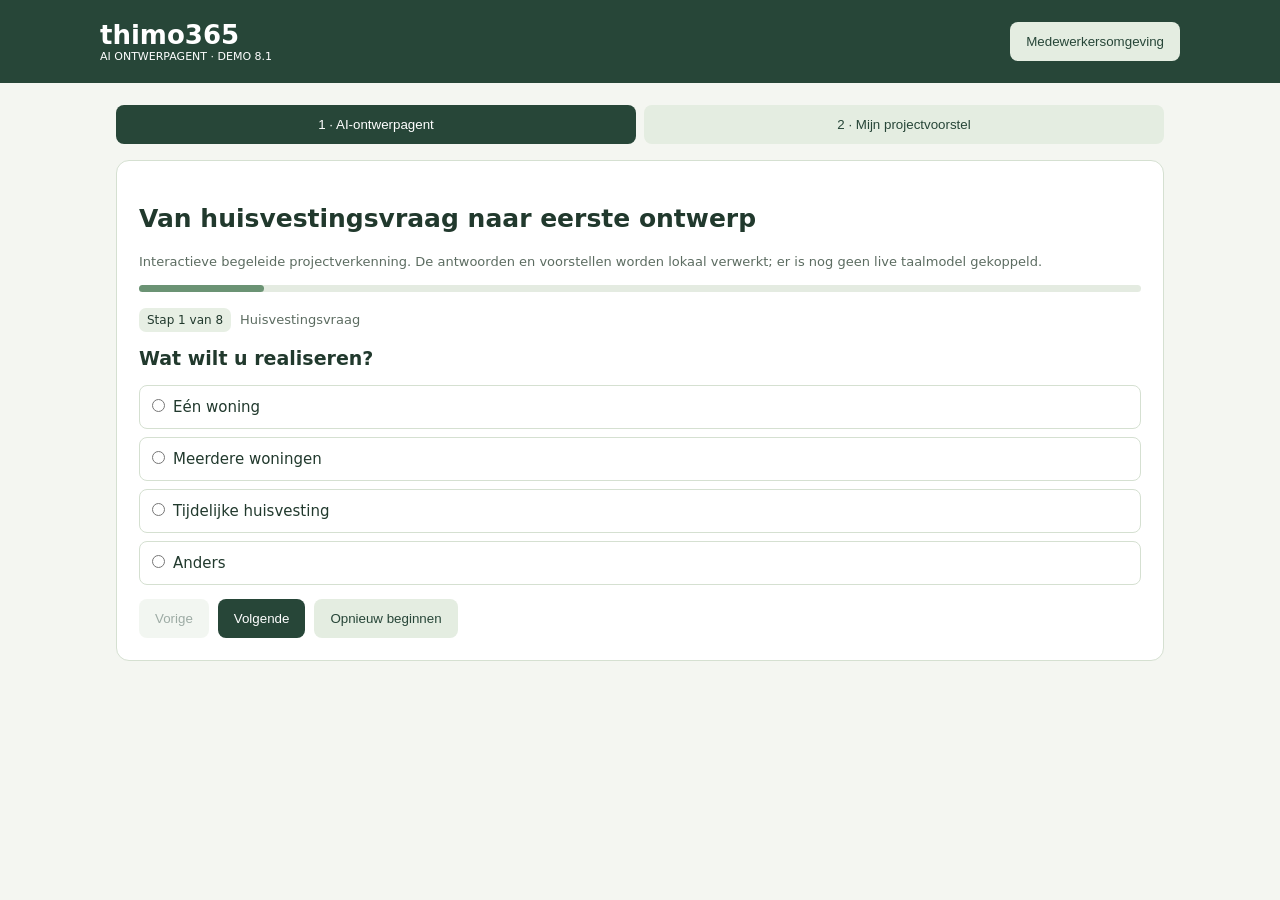
==== ontwerpwizard.html @ d4c1d96e "Publish Thimo365 two-tab design wizard as separate GitHub Pages page" ====
<!doctype html><html lang="nl"><meta charset="utf-8"><meta name="viewport" content="width=device-width,initial-scale=1"><title>Thimo365 | AI Ontwerpagent 8.1</title><style>
:root{--g:#274638;--bg:#f4f6f1;--line:#d5e0d1}*{box-sizing:border-box}body{margin:0;font:15px system-ui,Arial;background:var(--bg);color:#21392d}header{background:var(--g);color:white;padding:20px max(18px,calc((100vw - 1080px)/2));display:flex;justify-content:space-between;align-items:center}header strong{font-size:26px}button{background:var(--g);border:0;border-radius:8px;padding:12px 16px;color:white;cursor:pointer}button:disabled{opacity:.45}button.secondary{background:#e4ede1;color:var(--g)}main{max-width:1080px;margin:auto;padding:22px 16px}.tabs{display:flex;gap:8px;margin-bottom:16px}.tabs button{flex:1}.card{background:white;border:1px solid var(--line);padding:22px;border-radius:13px;margin-bottom:16px}.muted{color:#5c6c61;font-size:13px}.grid{display:grid;grid-template-columns:repeat(auto-fit,minmax(220px,1fr));gap:12px}.panel{padding:14px;border:1px solid var(--line);border-radius:10px}.hidden{display:none}input,textarea,select{width:100%;padding:12px;border:1px solid #bbcbb8;border-radius:8px;font:inherit;margin:6px 0 12px}textarea{min-height:92px}.choices{display:grid;gap:8px;margin:14px 0}.choices label{border:1px solid var(--line);border-radius:8px;padding:12px;cursor:pointer}.choices input{width:auto;margin:0 8px 0 0}.row{display:flex;align-items:center;gap:9px;flex-wrap:wrap}.progress{height:7px;background:#e4ebe1;border-radius:8px;margin:16px 0}.progress>div{height:100%;background:#6b9374;border-radius:8px}.warning{padding:12px;background:#fff6e3;border-left:4px solid #bb8737}.record{border-top:1px solid var(--line);padding:12px 0}svg{width:100%;height:auto;max-height:380px;background:#f1f6ee;border-radius:8px}a{color:#235e40}h1{font-size:25px}h2{font-size:19px}.pill{font-size:12px;background:#e7efe4;border-radius:7px;padding:5px 8px}
</style><body><header><div><strong>thimo365</strong><div style="font-size:11px">AI ONTWERPAGENT · DEMO 8.1</div></div><button class="secondary" id="role">Medewerkersomgeving</button></header><main>
<section id="client"><div class="tabs"><button id="t1">1 · AI-ontwerpagent</button><button id="t2" class="secondary">2 · Mijn projectvoorstel</button></div>
<div id="wizard" class="card"><h1>Van huisvestingsvraag naar eerste ontwerp</h1><p class="muted">Interactieve begeleide projectverkenning. De antwoorden en voorstellen worden lokaal verwerkt; er is nog geen live taalmodel gekoppeld.</p><div class="progress"><div id="bar" style="width:12%"></div></div><div class="row"><span class="pill" id="stepLabel"></span><span class="muted" id="stepNote"></span></div><h2 id="prompt"></h2><div id="field"></div><div class="row"><button class="secondary" id="prev">Vorige</button><button id="next">Volgende</button><button class="secondary" id="reset">Opnieuw beginnen</button></div></div>
<div id="result" class="hidden"><div class="card"><h1>Voorlopig Thimo365-projectvoorstel</h1><div class="warning">Conceptuele verkenning, geen vergunningstoets, maatvaste situering of bindende offerte. Geen live AI, internetonderzoek of actuele perceeldata.</div><div id="summary"></div></div><div class="grid"><div class="card"><h2>Typekeuze en alternatieven</h2><div id="typeChoice"></div></div><div class="card"><h2>Ruwe kostenopzet</h2><div id="cost"></div></div></div><div class="card"><h2>Schematische ontwerpschets</h2><div id="drawing"></div><p class="muted">Schematische illustratie van een mogelijke groepering; niet op schaal en niet op een werkelijk perceel ingepast. 3D-generatie vereist een aparte beeldmodule.</p></div><div class="grid"><div class="card"><h2>Locatie en vergunningen</h2><div id="location"></div></div><div class="card"><h2>Technische omschrijving en offerte-raamwerk</h2><div id="technical"></div></div></div><button id="print">Afdrukken of opslaan als PDF</button> <button class="secondary" id="edit">Uitgangspunten aanpassen</button></div></section>
<section id="staff" class="hidden"><div class="card"><h1>Medewerkersomgeving · kennisbeheer</h1><p class="muted">Demo: lokaal opgeslagen kennisrecords, geen accounts of centrale database. Publicatiegoedkeuring is alleen een demo-status en geen onafhankelijke validatie.</p><input id="recordTitle" placeholder="Onderwerp"><textarea id="recordBody" placeholder="Technische specificatie of projectkennis"></textarea><input id="recordSource" placeholder="Bron, document en versiedatum"><select id="recordKind"><option value="draft">Concept of ontbrekende informatie</option><option value="public">Openbare productinformatie, niet gevalideerd</option><option value="approved">Intern goedgekeurd voor demo</option></select><button id="add">Kennisrecord toevoegen</button></div><div class="card"><h2>Productkennis en kennishiaten</h2><input id="search" placeholder="Zoek in technische kennis, types en documenten"><div id="records"></div></div></section></main>
<script>
const seed=[
{title:"Thimo265 - BVO",body:"Circa 42 m² bruto vloeroppervlak en circa 8,0 meter lengte. Deze cijfers komen uit eerdere demo-inventarisatie en moeten aan actuele productdocumentatie worden getoetst.",source:"Eerdere publieke inventarisatie; oorspronkelijke bron nog te verifiëren",status:"public"},
{title:"Thimo365 - BVO",body:"Circa 55 m² bruto vloeroppervlak en circa 10,4 meter lengte. Exacte maatvoering niet bevestigd.",source:"Eerdere publieke inventarisatie; oorspronkelijke bron nog te verifiëren",status:"public"},
{title:"Thimo465 - BVO",body:"Circa 69,4 m² bruto vloeroppervlak en circa 12,9 meter lengte. Exacte maatvoering niet bevestigd.",source:"Eerdere publieke inventarisatie; oorspronkelijke bron nog te verifiëren",status:"public"},
{title:"Beukmaat",body:"Een beukmaat van circa 5,4 meter is in eerdere inventarisatie genoemd; toepasselijkheid per type en binnenmaat niet vastgesteld.",source:"Nog te verifiëren productspecificatie",status:"public"},
{title:"Energie en materialen",body:"Eerdere inventarisatie noemt HR++-glas, A+++ en circulaire materiaalkeuzes; niet bevestigd als technische prestatie van ieder type.",source:"Nog te verifiëren productcommunicatie",status:"public"},
{title:"Bouwtijd",body:"Een indicatie van circa 16 weken na vergunning is eerder genoemd, zonder geverifieerde contractuele basis.",source:"Nog te verifiëren procesinformatie",status:"public"},
{title:"Exacte hoogte en transportmaten",body:"Exacte unit- en transporthoogte, transportbreedte en hijspunten ontbreken. Geen concrete maten aannemen.",source:"Ontbrekend technisch document",status:"draft"},
{title:"Fundering en bodem",body:"Projectafhankelijk: sondering, draagkracht, grondwater, zetting en funderingsconcept moeten worden beoordeeld.",source:"Algemene ontwerpuitgangspunten; niet Timo-specifiek",status:"draft"},
{title:"Omgevingsplan en vergunning",body:"Onderzoek lokaal omgevingsplan, gebruiksfunctie, bouwactiviteit, ruimtelijke inpassing en toepasselijke vergunningplichten.",source:"Algemene Nederlandse omgevingsrechtelijke aandachtspunten; geen locatiespecifieke toets",status:"draft"},
{title:"Brandveiligheid en constructie",body:"Productverklaringen, brandwerendheidsgegevens, constructieve berekeningen en projectspecificaties ontbreken.",source:"Ontbrekend technisch document",status:"draft"},
{title:"Installaties en aansluitingen",body:"Nog te valideren: elektra, water, riolering, ventilatie, verwarming en aansluitcapaciteiten.",source:"Ontbrekend technisch document",status:"draft"},
{title:"Prijzen en opties",body:"Er zijn geen gevalideerde typeprijzen of prijzen voor transport, plaatsing, fundering en opties opgenomen.",source:"Ontbrekend commercieel prijsblad",status:"draft"},
{title:"Offertevoorwaarden",body:"Prijspeil, scope, uitsluitingen, geldigheid, garanties en betalingsmomenten moeten worden vastgesteld.",source:"Ontbrekend offertebeleid",status:"draft"}];let db;try{db=JSON.parse(localStorage.getItem("thimo-v81-knowledge"))||seed}catch(e){db=seed}
const $=id=>document.getElementById(id), esc=s=>String(s??"").replace(/[&<>"']/g,c=>({"&":"&amp;","<":"&lt;",">":"&gt;",'"':"&quot;","'":"&#39;"}[c]));
const questions=[
{label:"Huisvestingsvraag",prompt:"Wat wilt u realiseren?",kind:"choice",options:["Eén woning","Meerdere woningen","Tijdelijke huisvesting","Anders"]},
{label:"Locatie",prompt:"Wat is de beoogde locatie?",kind:"text",placeholder:"Plaats, adres of perceel (mag fictief zijn)"},
{label:"Programma",prompt:"Hoeveel woningen heeft u ongeveer nodig?",kind:"number",placeholder:"Bijvoorbeeld 12"},
{label:"Doelgroep",prompt:"Voor wie zijn de woningen bedoeld?",kind:"choice",options:["Eenpersoonshuishoudens","Tweepersoonshuishoudens","Gemengde doelgroep","Nog onbekend"]},
{label:"Voorkeur",prompt:"Wat weegt het zwaarst in het ontwerp?",kind:"choice",options:["Compact en efficiënt","Meer woonoppervlak","Laagste productkosten","Variatie in woningtypen"]},
{label:"Ruimte",prompt:"Hoeveel ruimte is ongeveer beschikbaar op het terrein?",kind:"text",placeholder:"Bijvoorbeeld 40 x 60 meter of onbekend"},
{label:"Planning",prompt:"Wanneer wilt u de woningen realiseren?",kind:"text",placeholder:"Bijvoorbeeld 2028 of nog onbekend"},
{label:"Budget",prompt:"Heeft u een budget of maximaal bedrag per woning?",kind:"text",placeholder:"Optioneel, bijvoorbeeld nog niet bekend"}
];
let state={};try{state=JSON.parse(localStorage.getItem("thimo-v81-project"))||{}}catch(e){}let step=0;
function save(){localStorage.setItem("thimo-v81-project",JSON.stringify(state));localStorage.setItem("thimo-v81-knowledge",JSON.stringify(db))}
function showTab(name){$("wizard").classList.toggle("hidden",name!=="wizard");$("result").classList.toggle("hidden",name!=="result");$("t1").className=name==="wizard"?"":"secondary";$("t2").className=name==="result"?"":"secondary";if(name==="result")makeResult()}
function renderStep(){let q=questions[step];$("stepLabel").textContent="Stap "+(step+1)+" van "+questions.length;$("stepNote").textContent=q.label;$("prompt").textContent=q.prompt;$("bar").style.width=((step+1)/questions.length*100)+"%";$("prev").disabled=step===0;$("next").textContent=step===questions.length-1?"Maak projectvoorstel":"Volgende";if(q.kind==="choice"){$("field").innerHTML='<div class="choices">'+q.options.map(o=>'<label><input type="radio" name="answer" value="'+esc(o)+'" '+(state[step]===o?"checked":"")+'>'+esc(o)+'</label>').join("")+"</div>";document.querySelectorAll('input[name="answer"]').forEach(e=>e.onchange=()=>{state[step]=e.value;save()})}else{$("field").innerHTML='<input id="current" type="'+q.kind+'" min="1" placeholder="'+esc(q.placeholder)+'" value="'+esc(state[step]||"")+'">';$("current").oninput=e=>{state[step]=e.target.value;save()}}}
function makeResult(){let n=Math.max(1,Math.min(100,parseInt(state[2])||1));let types=[{name:"Thimo265",area:42,length:8},{name:"Thimo365",area:55,length:10.4},{name:"Thimo465",area:69.4,length:12.9}];let pref=state[4]||"";let preferred=pref.includes("woonoppervlak")?2:pref.includes("Compact")||pref.includes("Laagste")?0:1;let t=types[preferred];$("summary").innerHTML='<p><strong>Vraag:</strong> '+esc(state[0]||"Niet ingevuld")+' · <strong>Locatie:</strong> '+esc(state[1]||"Onbekend")+' · <strong>Aantal:</strong> '+n+' · <strong>Doelgroep:</strong> '+esc(state[3]||"Onbekend")+'</p><p><strong>Voorgestelde voorkeursvariant:</strong> '+t.name+'. Deze keuze is uitsluitend op de opgegeven voorkeur gebaseerd, niet op gecontroleerde locatiegeschiktheid.</p>';$("typeChoice").innerHTML=types.map((x,i)=>'<p><strong>'+esc(x.name)+(i===preferred?" · voorlopige voorkeur":" · alternatief")+'</strong><br>'+x.area+' m² BVO, circa '+x.length+' m lang<br><span class="muted">Oppervlakte en lengte uit eerder geïnventariseerde, nog te verifiëren productinformatie.</span></p>').join("");$("cost").innerHTML='<p>'+n+' × gevalideerde prijs '+esc(t.name)+' = <strong>nog niet te berekenen</strong>.</p><p>Afzonderlijk te ramen: opties, transport, plaatsing, fundering, aansluitingen, terreininrichting, vergunningen en belastingen.</p><p class="muted">Er zijn geen goedgekeurde typeprijzen in de demonstratie. Budgetwens: '+esc(state[7]||"Niet opgegeven")+'.</p>';let count=Math.min(n,12),boxes=Array.from({length:count},(_,i)=>'<rect x="'+(24+(i%4)*82)+'" y="'+(35+Math.floor(i/4)*67)+'" width="65" height="45" rx="3" fill="#b4cdb5" stroke="#365b44"/><text x="'+(56+(i%4)*82)+'" y="'+(60+Math.floor(i/4)*67)+'" text-anchor="middle" font-size="10">'+(i+1)+'</text>').join("");$("drawing").innerHTML='<svg viewBox="0 0 370 280" role="img" aria-label="Schematische woningopstelling"><rect x="12" y="12" width="346" height="248" rx="6" fill="#e7f0e5" stroke="#6e9276" stroke-dasharray="6 4"/>'+boxes+'<path d="M15 236H355" stroke="#a6b7a4" stroke-width="19"/><text x="185" y="251" text-anchor="middle" font-size="10">Indicatieve ontsluiting</text></svg><p class="muted">'+count+' schematisch weergegeven van '+n+' woningen. Perceelvorm en afstanden zijn niet gecontroleerd.</p>';$("location").innerHTML='<p>Locatie: '+esc(state[1]||"Niet opgegeven")+'. Terrein: '+esc(state[5]||"Niet opgegeven")+'.</p><p>Te onderzoeken: kadastrale grenzen, omgevingsplan, toegangswegen, brandweerbereikbaarheid, bodem, parkeren, groen, nutsvoorzieningen en vergunningplicht.</p><p class="muted">Er is geen actuele internet- of kaartkoppeling actief. Geen conclusie over vergunningverlening mogelijk.</p>';$("technical").innerHTML='<p>Voorkeursconcept: '+esc(t.name)+' · '+n+' eenheden · circa '+(n*t.area).toLocaleString("nl-NL")+' m² BVO als rekenkundige productsom.</p><p>Openstaande gegevens: exacte buitenmaten, fundering, brandveiligheid, installaties, prestaties, leveringsomvang en prijsblad.</p><p><strong>Raamwerk offerte:</strong> productaantal, eenheidsprijs (open), opties (open), transport (open), plaatsing (open), uitsluitingen, voorwaarden en geldigheid.</p><p class="muted">Geen formele technische verklaring of offerte.</p>'}
function renderRecords(){let term=$("search").value.toLowerCase();$("records").innerHTML=db.map((r,i)=>({r,i})).filter(x=>(x.r.title+" "+x.r.body+" "+x.r.source).toLowerCase().includes(term)).map(({r,i})=>'<div class="record"><div class="row"><strong>'+esc(r.title)+'</strong><span class="pill">'+esc(r.status)+'</span></div><p>'+esc(r.body)+'</p><p class="muted">'+esc(r.source)+'</p><button class="secondary" data-id="'+i+'" data-status="approved">Markeer goedgekeurd</button> <button class="secondary" data-id="'+i+'" data-status="draft">Markeer concept</button></div>').join("")}
$("next").onclick=()=>{if(!String(state[step]||"").trim()){alert("Vul eerst een antwoord in.");return}if(step<questions.length-1){step++;renderStep()}else showTab("result")};$("prev").onclick=()=>{step=Math.max(0,step-1);renderStep()};$("reset").onclick=()=>{if(confirm("De projectantwoorden wissen?")){state={};save();step=0;renderStep()}};$("t1").onclick=()=>showTab("wizard");$("t2").onclick=()=>showTab("result");$("edit").onclick=()=>showTab("wizard");$("print").onclick=()=>window.print();
$("role").onclick=()=>{let staff=$("staff").classList.toggle("hidden");$("client").classList.toggle("hidden",staff);$("role").textContent=staff?"Terug naar klantomgeving":"Medewerkersomgeving";renderRecords()};$("add").onclick=()=>{let title=$("recordTitle").value.trim(),body=$("recordBody").value.trim(),source=$("recordSource").value.trim();if(!title||!body||!source){alert("Vul onderwerp, informatie en bron in.");return}db.push({title,body,source,status:$("recordKind").value});save();["recordTitle","recordBody","recordSource"].forEach(id=>$(id).value="");renderRecords()};$("search").oninput=renderRecords;$("records").onclick=e=>{let b=e.target.closest("button[data-id]");if(!b)return;db[+b.dataset.id].status=b.dataset.status;save();renderRecords()};renderStep();renderRecords();
</script></body></html>
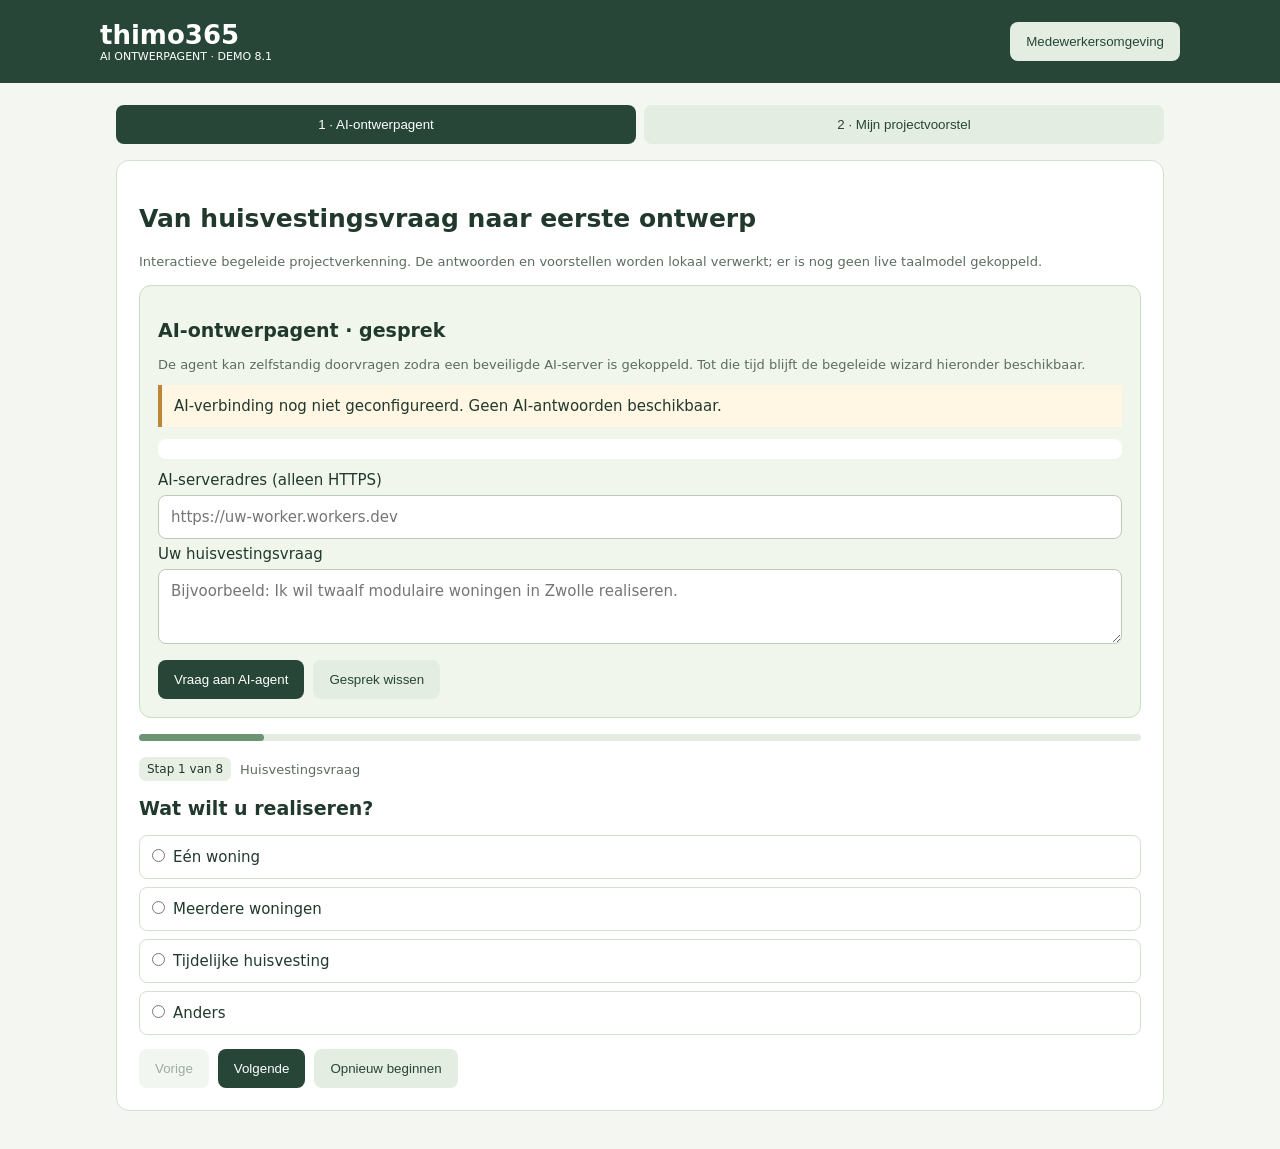
==== commit 16e59288: "Connect design wizard chat interface to configurable secure AI endpoint" ====
--- a/ontwerpwizard.html
+++ b/ontwerpwizard.html
@@ -39,4 +39,7 @@
 function renderRecords(){let term=$("search").value.toLowerCase();$("records").innerHTML=db.map((r,i)=>({r,i})).filter(x=>(x.r.title+" "+x.r.body+" "+x.r.source).toLowerCase().includes(term)).map(({r,i})=>'<div class="record"><div class="row"><strong>'+esc(r.title)+'</strong><span class="pill">'+esc(r.status)+'</span></div><p>'+esc(r.body)+'</p><p class="muted">'+esc(r.source)+'</p><button class="secondary" data-id="'+i+'" data-status="approved">Markeer goedgekeurd</button> <button class="secondary" data-id="'+i+'" data-status="draft">Markeer concept</button></div>').join("")}
 $("next").onclick=()=>{if(!String(state[step]||"").trim()){alert("Vul eerst een antwoord in.");return}if(step<questions.length-1){step++;renderStep()}else showTab("result")};$("prev").onclick=()=>{step=Math.max(0,step-1);renderStep()};$("reset").onclick=()=>{if(confirm("De projectantwoorden wissen?")){state={};save();step=0;renderStep()}};$("t1").onclick=()=>showTab("wizard");$("t2").onclick=()=>showTab("result");$("edit").onclick=()=>showTab("wizard");$("print").onclick=()=>window.print();
 $("role").onclick=()=>{let staff=$("staff").classList.toggle("hidden");$("client").classList.toggle("hidden",staff);$("role").textContent=staff?"Terug naar klantomgeving":"Medewerkersomgeving";renderRecords()};$("add").onclick=()=>{let title=$("recordTitle").value.trim(),body=$("recordBody").value.trim(),source=$("recordSource").value.trim();if(!title||!body||!source){alert("Vul onderwerp, informatie en bron in.");return}db.push({title,body,source,status:$("recordKind").value});save();["recordTitle","recordBody","recordSource"].forEach(id=>$(id).value="");renderRecords()};$("search").oninput=renderRecords;$("records").onclick=e=>{let b=e.target.closest("button[data-id]");if(!b)return;db[+b.dataset.id].status=b.dataset.status;save();renderRecords()};renderStep();renderRecords();
+</script><style>.agentBox{background:#f0f6ec;border:1px solid #cadbc6;border-radius:12px;padding:18px;margin:16px 0}.agentBox .chatlog{max-height:340px;overflow:auto;padding:10px;background:white;border-radius:8px;margin:12px 0}.agentBox .chatmsg{white-space:pre-wrap;margin:8px 0;padding:10px;border-radius:8px;background:#eaf1e6}.agentBox .chatmsg.user{background:#e6edf8}.agentBox .chatmsg small{display:block;margin-bottom:4px}.agentBox textarea{min-height:75px}.agentBox input{margin:6px 0}</style>
+<script>
+(()=>{const host=document.getElementById("wizard");if(!host)return;const box=document.createElement("div");box.className="agentBox";box.innerHTML='<h2>AI-ontwerpagent · gesprek</h2><p class="muted">De agent kan zelfstandig doorvragen zodra een beveiligde AI-server is gekoppeld. Tot die tijd blijft de begeleide wizard hieronder beschikbaar.</p><div id="aiStatus" class="warning">AI-verbinding nog niet geconfigureerd. Geen AI-antwoorden beschikbaar.</div><div id="aiChat" class="chatlog" aria-live="polite"></div><label for="aiEndpoint">AI-serveradres (alleen HTTPS)</label><input id="aiEndpoint" type="url" placeholder="https://uw-worker.workers.dev"><label for="aiInput">Uw huisvestingsvraag</label><textarea id="aiInput" placeholder="Bijvoorbeeld: Ik wil twaalf modulaire woningen in Zwolle realiseren."></textarea><div class="row"><button id="aiSend">Vraag aan AI-agent</button><button id="aiClear" class="secondary">Gesprek wissen</button></div>';host.insertBefore(box,host.querySelector(".progress"));const get=id=>document.getElementById(id);let history=[];const endpoint=get("aiEndpoint");endpoint.value=localStorage.getItem("thimo-agent-endpoint")||"";endpoint.onchange=()=>localStorage.setItem("thimo-agent-endpoint",endpoint.value.trim());const chat=get("aiChat");function render(){chat.replaceChildren();for(const m of history){let d=document.createElement("div");d.className="chatmsg "+m.role;let label=document.createElement("small");label.textContent=m.role==="user"?"U":"AI-ontwerpagent";let text=document.createElement("div");text.textContent=m.content;d.append(label,text);chat.append(d)}chat.scrollTop=chat.scrollHeight}get("aiClear").onclick=()=>{history=[];render();get("aiStatus").textContent="Gesprek gewist."};get("aiSend").onclick=async()=>{const url=endpoint.value.trim(),message=get("aiInput").value.trim();if(!message)return;if(!/^https:\/\/[a-z0-9.-]+(?::\d+)?(?:\/.*)?$/i.test(url)){get("aiStatus").textContent="Vul eerst het HTTPS-adres van de beveiligde AI-server in.";return}history.push({role:"user",content:message});get("aiInput").value="";render();get("aiSend").disabled=true;get("aiStatus").textContent="Antwoord ophalen...";try{const controller=new AbortController();const timeout=setTimeout(()=>controller.abort(),25000);let response;try{response=await fetch(url,{method:"POST",headers:{"Content-Type":"application/json"},body:JSON.stringify({messages:history}),signal:controller.signal})}finally{clearTimeout(timeout)}const data=await response.json();if(!response.ok||!data.answer)throw Error(data.error||"AI-server reageert niet");history.push({role:"assistant",content:data.answer});render();get("aiStatus").textContent="AI-antwoord ontvangen. Ontwerpgegevens blijven voorlopig en vereisen controle."}catch(e){get("aiStatus").textContent="AI-verbinding niet beschikbaar: "+e.message+". De wizard hieronder blijft bruikbaar."}finally{get("aiSend").disabled=false}}})();
 </script></body></html>
